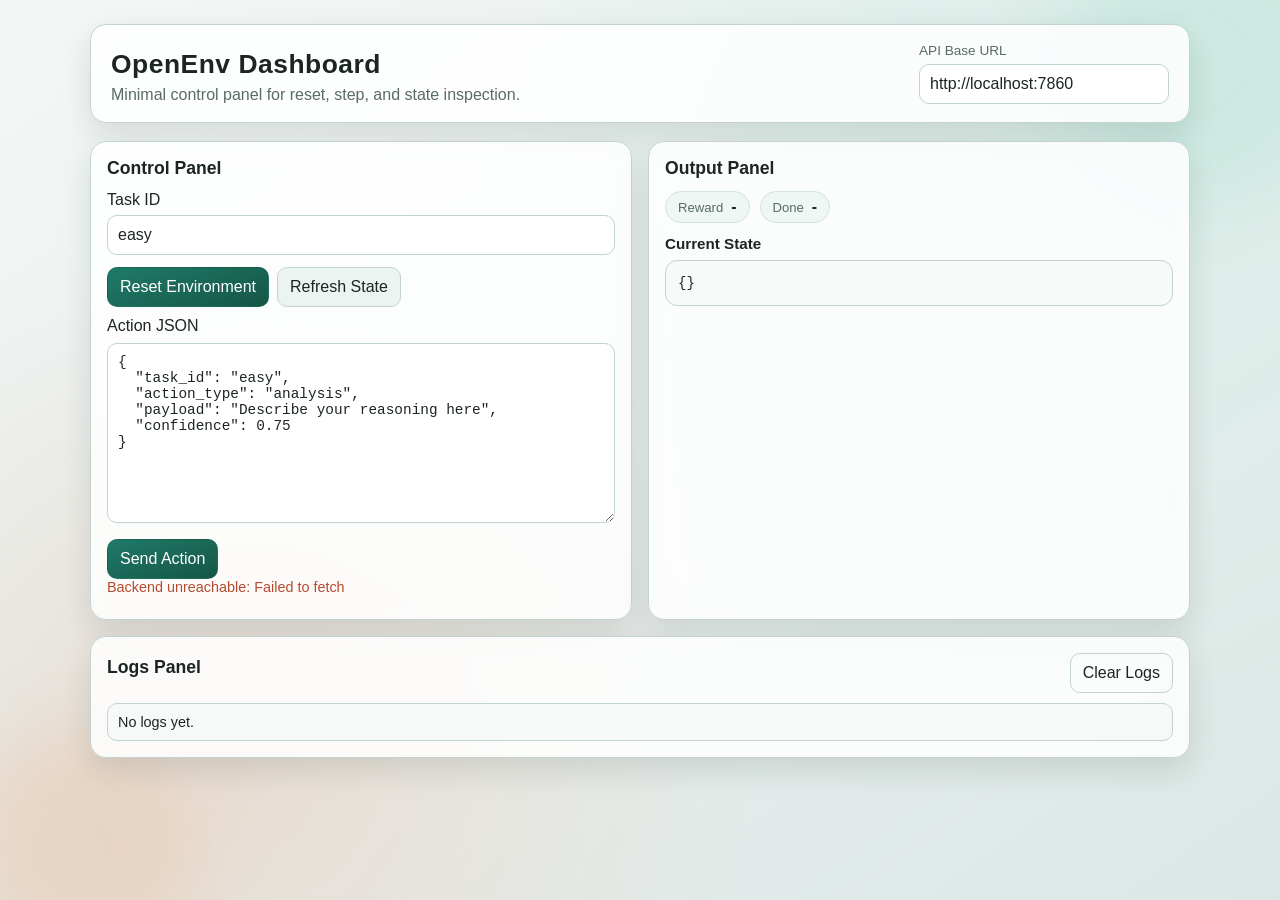
==== index.html @ be5a8fb1 "Refactor project structure and remove deprecated scripts - Deleted `evaluate.py`, `run_baseline.py`," ====
<!DOCTYPE html>
<html lang="en">
<head>
  <meta charset="UTF-8" />
  <meta name="viewport" content="width=device-width, initial-scale=1.0" />
  <title>OpenEnv Dashboard</title>
  <link rel="stylesheet" href="style.css" />
</head>
<body>
  <div class="bg-glow bg-glow-1" aria-hidden="true"></div>
  <div class="bg-glow bg-glow-2" aria-hidden="true"></div>

  <main class="container">
    <header class="app-header card">
      <div>
        <h1>OpenEnv Dashboard</h1>
        <p class="subtitle">Minimal control panel for reset, step, and state inspection.</p>
      </div>
      <label class="api-config" for="apiBaseUrl">
        <span>API Base URL</span>
        <input id="apiBaseUrl" type="url" placeholder="http://localhost:7860" />
      </label>
    </header>

    <section class="grid">
      <article class="card panel">
        <h2>Control Panel</h2>

        <div class="row">
          <label for="taskId">Task ID</label>
          <input id="taskId" type="text" value="easy" placeholder="easy | medium | hard" />
        </div>

        <div class="actions-row">
          <button id="resetBtn" class="btn btn-primary">Reset Environment</button>
          <button id="stateBtn" class="btn btn-secondary">Refresh State</button>
        </div>

        <label for="actionInput">Action JSON</label>
        <textarea id="actionInput" spellcheck="false"></textarea>

        <button id="stepBtn" class="btn btn-primary">Send Action</button>

        <div id="status" class="status" role="status" aria-live="polite"></div>
      </article>

      <article class="card panel">
        <h2>Output Panel</h2>

        <div class="chips">
          <div class="chip">
            <span class="chip-label">Reward</span>
            <strong id="rewardValue">-</strong>
          </div>
          <div class="chip">
            <span class="chip-label">Done</span>
            <strong id="doneValue">-</strong>
          </div>
        </div>

        <h3>Current State</h3>
        <pre id="stateOutput" class="json-view">{}</pre>
      </article>

      <article class="card panel logs-panel">
        <div class="logs-head">
          <h2>Logs Panel</h2>
          <button id="clearLogsBtn" class="btn btn-ghost">Clear Logs</button>
        </div>

        <ul id="logsList" class="logs-list"></ul>
      </article>
    </section>
  </main>

  <script src="script.js"></script>
</body>
</html>
---- style.css ----
:root {
  --bg-1: #f3f7f6;
  --bg-2: #dce7e5;
  --surface: #ffffffd9;
  --surface-strong: #ffffff;
  --text: #1c2524;
  --muted: #586b68;
  --accent: #1f7a68;
  --accent-2: #165646;
  --warn: #b44b2e;
  --ok: #1f7a68;
  --border: #c3d3cf;
  --shadow: 0 12px 30px rgba(21, 39, 35, 0.12);
  --radius: 16px;
}

* {
  box-sizing: border-box;
}

body {
  margin: 0;
  min-height: 100vh;
  font-family: "Trebuchet MS", "Segoe UI", sans-serif;
  color: var(--text);
  background:
    radial-gradient(circle at 85% 15%, #dbeee9 0%, transparent 45%),
    radial-gradient(circle at 18% 85%, #e8ddd3 0%, transparent 40%),
    linear-gradient(145deg, var(--bg-1), var(--bg-2));
  padding: 24px;
}

.bg-glow {
  position: fixed;
  border-radius: 50%;
  filter: blur(36px);
  opacity: 0.45;
  pointer-events: none;
  z-index: -1;
}

.bg-glow-1 {
  width: 280px;
  height: 280px;
  background: #b8e2d7;
  top: -80px;
  right: -60px;
}

.bg-glow-2 {
  width: 240px;
  height: 240px;
  background: #e7c6a9;
  bottom: -70px;
  left: -40px;
}

.container {
  max-width: 1100px;
  margin: 0 auto;
  display: flex;
  flex-direction: column;
  gap: 18px;
}

.card {
  background: var(--surface);
  border: 1px solid var(--border);
  border-radius: var(--radius);
  box-shadow: var(--shadow);
  -webkit-backdrop-filter: blur(6px);
  backdrop-filter: blur(6px);
}

.app-header {
  padding: 18px 20px;
  display: flex;
  align-items: end;
  justify-content: space-between;
  gap: 16px;
  animation: slide-in 340ms ease-out both;
}

h1 {
  margin: 0;
  font-size: 1.65rem;
  letter-spacing: 0.02em;
}

.subtitle {
  margin: 6px 0 0;
  color: var(--muted);
}

.api-config {
  display: grid;
  gap: 6px;
  min-width: 250px;
}

.api-config span {
  font-size: 0.85rem;
  color: var(--muted);
}

.grid {
  display: grid;
  gap: 16px;
  grid-template-columns: 1fr 1fr;
  animation: fade-up 360ms ease-out both;
}

.panel {
  padding: 16px;
}

.panel h2 {
  margin-top: 0;
  margin-bottom: 12px;
  font-size: 1.1rem;
}

.row {
  display: grid;
  gap: 6px;
  margin-bottom: 12px;
}

input,
textarea,
button {
  font: inherit;
}

input,
textarea {
  width: 100%;
  border: 1px solid var(--border);
  border-radius: 10px;
  padding: 10px;
  color: var(--text);
  background: var(--surface-strong);
}

input:focus,
textarea:focus,
button:focus {
  outline: 2px solid #8acdbc;
  outline-offset: 2px;
}

textarea {
  min-height: 180px;
  resize: vertical;
  margin: 8px 0 12px;
  font-family: "Cascadia Code", "Consolas", "Courier New", monospace;
  font-size: 0.9rem;
}

.actions-row {
  display: flex;
  gap: 8px;
  margin-bottom: 10px;
}

.btn {
  border: 1px solid transparent;
  border-radius: 10px;
  padding: 10px 12px;
  cursor: pointer;
  transition: transform 120ms ease, filter 120ms ease, opacity 160ms ease;
}

.btn:hover:not(:disabled) {
  transform: translateY(-1px);
  filter: brightness(1.04);
}

.btn:disabled {
  cursor: wait;
  opacity: 0.55;
}

.btn-primary {
  background: linear-gradient(160deg, var(--accent), var(--accent-2));
  color: #fff;
}

.btn-secondary {
  background: #ecf4f2;
  border-color: var(--border);
  color: var(--text);
}

.btn-ghost {
  background: transparent;
  border-color: var(--border);
  color: var(--text);
}

.status {
  min-height: 24px;
  font-size: 0.9rem;
  color: var(--muted);
}

.status.ok {
  color: var(--ok);
}

.status.error {
  color: var(--warn);
}

.chips {
  display: flex;
  gap: 10px;
  margin-bottom: 12px;
}

.chip {
  background: #eff7f5;
  border: 1px solid #d2e2df;
  border-radius: 999px;
  padding: 6px 12px;
  display: inline-flex;
  gap: 8px;
  align-items: center;
}

.chip-label {
  font-size: 0.82rem;
  color: var(--muted);
}

h3 {
  margin: 10px 0 8px;
  font-size: 0.95rem;
}

.json-view {
  margin: 0;
  border: 1px solid var(--border);
  border-radius: 12px;
  background: #f6fbfa;
  padding: 12px;
  max-height: 370px;
  overflow: auto;
  font-family: "Cascadia Code", "Consolas", "Courier New", monospace;
  font-size: 0.88rem;
  line-height: 1.45;
}

.logs-panel {
  grid-column: 1 / -1;
}

.logs-head {
  display: flex;
  justify-content: space-between;
  align-items: center;
  margin-bottom: 10px;
}

.logs-list {
  margin: 0;
  padding: 0;
  list-style: none;
  display: grid;
  gap: 8px;
  max-height: 280px;
  overflow: auto;
}

.logs-list li {
  border: 1px solid var(--border);
  border-radius: 10px;
  background: #f7f9f8;
  padding: 10px;
  display: grid;
  gap: 4px;
  font-size: 0.9rem;
}

.log-meta {
  color: var(--muted);
  font-size: 0.8rem;
}

.log-action {
  font-family: "Cascadia Code", "Consolas", "Courier New", monospace;
  white-space: pre-wrap;
  word-break: break-word;
}

@media (max-width: 880px) {
  body {
    padding: 14px;
  }

  .app-header {
    flex-direction: column;
    align-items: stretch;
  }

  .grid {
    grid-template-columns: 1fr;
  }

  .logs-panel {
    grid-column: auto;
  }

  .actions-row {
    flex-direction: column;
  }
}

@keyframes slide-in {
  from {
    opacity: 0;
    transform: translateY(-8px);
  }

  to {
    opacity: 1;
    transform: translateY(0);
  }
}

@keyframes fade-up {
  from {
    opacity: 0;
    transform: translateY(10px);
  }

  to {
    opacity: 1;
    transform: translateY(0);
  }
}
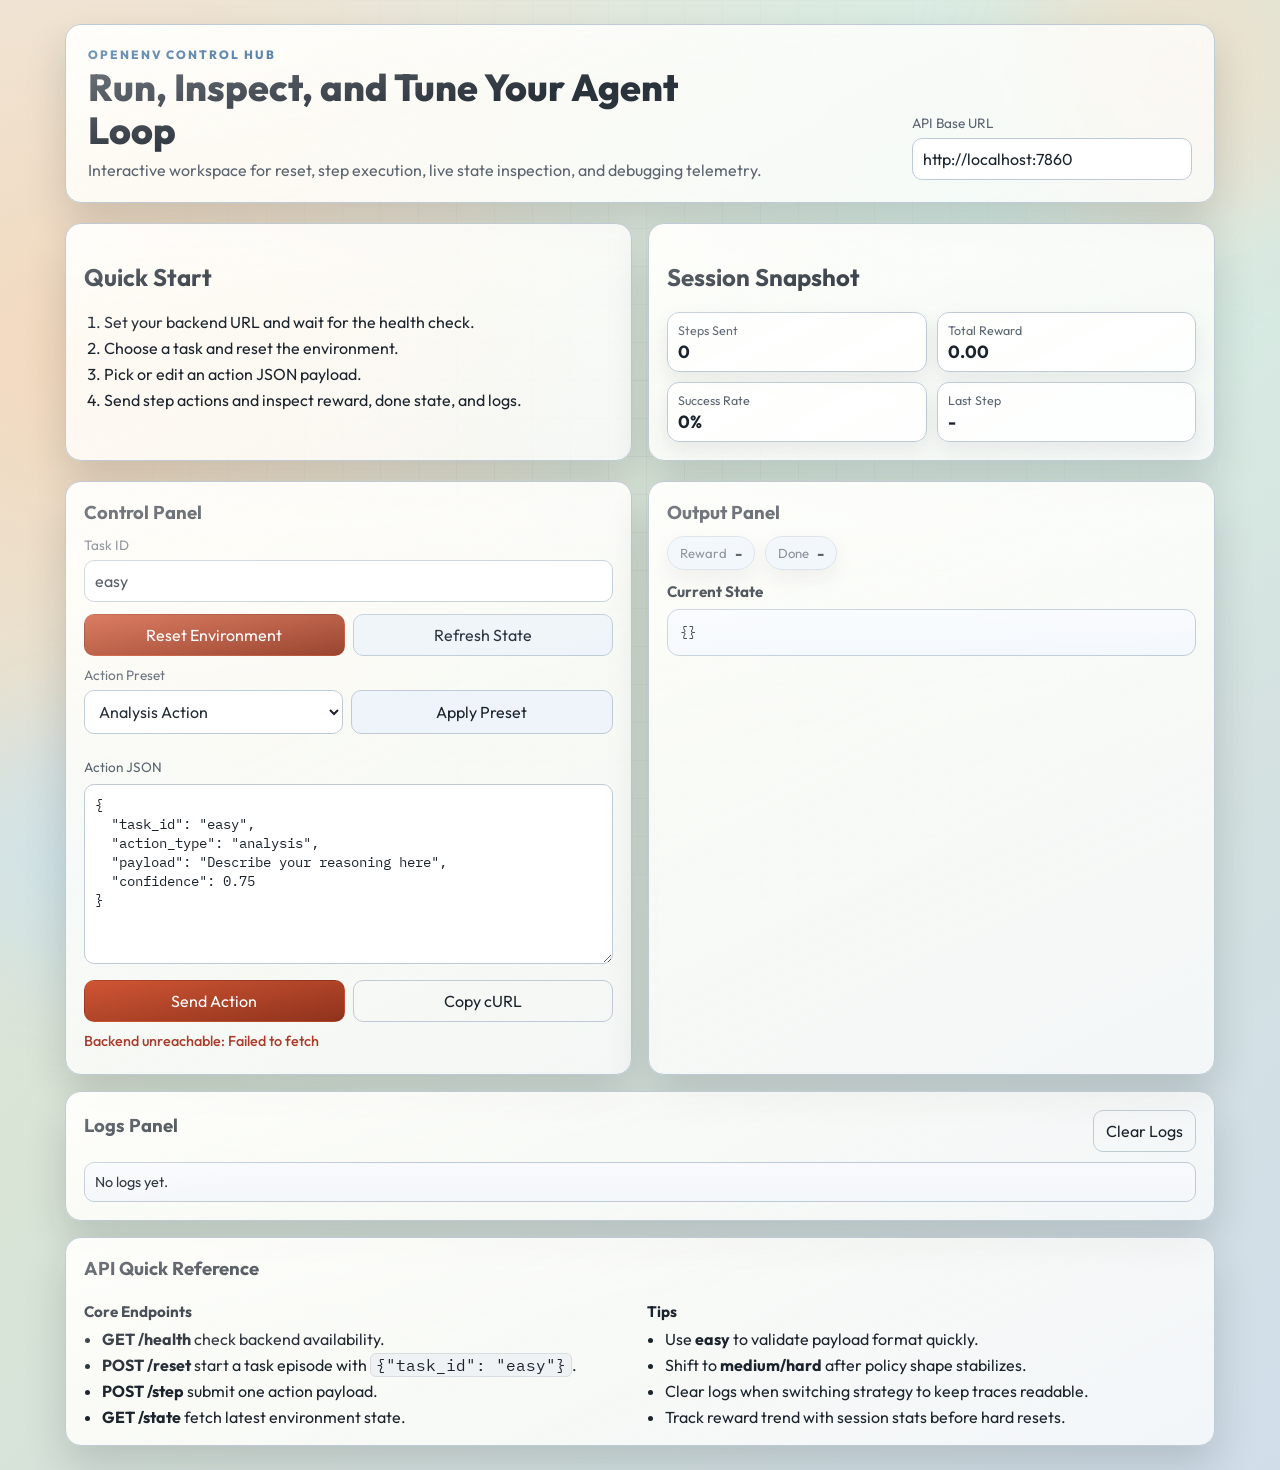
==== commit 31f5d723: "feat: Enhance OpenEnv API with new endpoints, CORS support, and improved UI components" ====
--- a/index.html
+++ b/index.html
@@ -4,23 +4,62 @@
   <meta charset="UTF-8" />
   <meta name="viewport" content="width=device-width, initial-scale=1.0" />
   <title>OpenEnv Dashboard</title>
+  <link rel="preconnect" href="https://fonts.googleapis.com" />
+  <link rel="preconnect" href="https://fonts.gstatic.com" crossorigin />
+  <link href="https://fonts.googleapis.com/css2?family=Outfit:wght@400;500;600;700;800&family=IBM+Plex+Mono:wght@400;500&display=swap" rel="stylesheet" />
   <link rel="stylesheet" href="style.css" />
 </head>
 <body>
+  <div class="bg-grid" aria-hidden="true"></div>
   <div class="bg-glow bg-glow-1" aria-hidden="true"></div>
   <div class="bg-glow bg-glow-2" aria-hidden="true"></div>
 
   <main class="container">
     <header class="app-header card">
-      <div>
-        <h1>OpenEnv Dashboard</h1>
-        <p class="subtitle">Minimal control panel for reset, step, and state inspection.</p>
+      <div class="title-wrap">
+        <p class="eyebrow">OPENENV CONTROL HUB</p>
+        <h1>Run, Inspect, and Tune Your Agent Loop</h1>
+        <p class="subtitle">Interactive workspace for reset, step execution, live state inspection, and debugging telemetry.</p>
       </div>
       <label class="api-config" for="apiBaseUrl">
         <span>API Base URL</span>
         <input id="apiBaseUrl" type="url" placeholder="http://localhost:7860" />
       </label>
     </header>
+
+    <section class="intro-grid">
+      <article class="card intro-panel">
+        <h2>Quick Start</h2>
+        <ol class="guide-list">
+          <li>Set your backend URL and wait for the health check.</li>
+          <li>Choose a task and reset the environment.</li>
+          <li>Pick or edit an action JSON payload.</li>
+          <li>Send step actions and inspect reward, done state, and logs.</li>
+        </ol>
+      </article>
+
+      <article class="card intro-panel">
+        <h2>Session Snapshot</h2>
+        <div class="stats-grid">
+          <div class="stat-item">
+            <span class="stat-label">Steps Sent</span>
+            <strong id="statSteps">0</strong>
+          </div>
+          <div class="stat-item">
+            <span class="stat-label">Total Reward</span>
+            <strong id="statReward">0</strong>
+          </div>
+          <div class="stat-item">
+            <span class="stat-label">Success Rate</span>
+            <strong id="statSuccess">0%</strong>
+          </div>
+          <div class="stat-item">
+            <span class="stat-label">Last Step</span>
+            <strong id="statLastStep">-</strong>
+          </div>
+        </div>
+      </article>
+    </section>
 
     <section class="grid">
       <article class="card panel">
@@ -36,10 +75,26 @@
           <button id="stateBtn" class="btn btn-secondary">Refresh State</button>
         </div>
 
+        <div class="row">
+          <label for="presetSelect">Action Preset</label>
+          <div class="actions-row">
+            <select id="presetSelect">
+              <option value="analysis">Analysis Action</option>
+              <option value="explore">Exploration Action</option>
+              <option value="verify">Verification Action</option>
+              <option value="hard_mode">Hard Task Strategy</option>
+            </select>
+            <button id="applyPresetBtn" class="btn btn-secondary" type="button">Apply Preset</button>
+          </div>
+        </div>
+
         <label for="actionInput">Action JSON</label>
         <textarea id="actionInput" spellcheck="false"></textarea>
 
-        <button id="stepBtn" class="btn btn-primary">Send Action</button>
+        <div class="actions-row">
+          <button id="stepBtn" class="btn btn-primary">Send Action</button>
+          <button id="copyCurlBtn" class="btn btn-ghost" type="button">Copy cURL</button>
+        </div>
 
         <div id="status" class="status" role="status" aria-live="polite"></div>
       </article>
@@ -70,6 +125,30 @@
 
         <ul id="logsList" class="logs-list"></ul>
       </article>
+
+      <article class="card panel docs-panel">
+        <h2>API Quick Reference</h2>
+        <div class="docs-grid">
+          <div>
+            <h3>Core Endpoints</h3>
+            <ul class="doc-list">
+              <li><strong>GET /health</strong> check backend availability.</li>
+              <li><strong>POST /reset</strong> start a task episode with <code>{"task_id": "easy"}</code>.</li>
+              <li><strong>POST /step</strong> submit one action payload.</li>
+              <li><strong>GET /state</strong> fetch latest environment state.</li>
+            </ul>
+          </div>
+          <div>
+            <h3>Tips</h3>
+            <ul class="doc-list">
+              <li>Use <strong>easy</strong> to validate payload format quickly.</li>
+              <li>Shift to <strong>medium/hard</strong> after policy shape stabilizes.</li>
+              <li>Clear logs when switching strategy to keep traces readable.</li>
+              <li>Track reward trend with session stats before hard resets.</li>
+            </ul>
+          </div>
+        </div>
+      </article>
     </section>
   </main>
 
--- a/style.css
+++ b/style.css
@@ -1,16 +1,20 @@
 :root {
-  --bg-1: #f3f7f6;
-  --bg-2: #dce7e5;
-  --surface: #ffffffd9;
+  --bg-1: #f0e8dc;
+  --bg-2: #d8e4d6;
+  --bg-3: #d1deea;
+  --surface: #fffef9ea;
   --surface-strong: #ffffff;
-  --text: #1c2524;
-  --muted: #586b68;
-  --accent: #1f7a68;
-  --accent-2: #165646;
-  --warn: #b44b2e;
-  --ok: #1f7a68;
-  --border: #c3d3cf;
-  --shadow: 0 12px 30px rgba(21, 39, 35, 0.12);
+  --text: #1b232d;
+  --muted: #5b6570;
+  --accent: #cf5534;
+  --accent-2: #8f331c;
+  --info: #245c91;
+  --ink-soft: #2a323b;
+  --warn: #ab3c2c;
+  --ok: #267a51;
+  --border: #becbd5;
+  --shadow: 0 20px 42px rgba(21, 26, 32, 0.16);
+  --shadow-soft: 0 8px 20px rgba(24, 31, 38, 0.08);
   --radius: 16px;
 }
 
@@ -21,103 +25,190 @@
 body {
   margin: 0;
   min-height: 100vh;
-  font-family: "Trebuchet MS", "Segoe UI", sans-serif;
+  font-family: "Outfit", "Segoe UI", sans-serif;
   color: var(--text);
   background:
-    radial-gradient(circle at 85% 15%, #dbeee9 0%, transparent 45%),
-    radial-gradient(circle at 18% 85%, #e8ddd3 0%, transparent 40%),
-    linear-gradient(145deg, var(--bg-1), var(--bg-2));
+    radial-gradient(circle at 82% 12%, #d7efe8 0%, transparent 36%),
+    radial-gradient(circle at 6% 24%, #f3d9be 0%, transparent 31%),
+    linear-gradient(135deg, var(--bg-1), var(--bg-2) 45%, var(--bg-3));
   padding: 24px;
+  position: relative;
+}
+
+.bg-grid {
+  position: fixed;
+  inset: 0;
+  pointer-events: none;
+  z-index: -2;
+  opacity: 0.16;
+  background-image:
+    linear-gradient(to right, rgba(29, 44, 58, 0.24) 1px, transparent 1px),
+    linear-gradient(to bottom, rgba(29, 44, 58, 0.24) 1px, transparent 1px);
+  background-size: 38px 38px;
+  -webkit-mask-image: radial-gradient(circle at center, #000 0%, rgba(0, 0, 0, 0.12) 76%, transparent 100%);
+  mask-image: radial-gradient(circle at center, #000 0%, rgba(0, 0, 0, 0.12) 76%, transparent 100%);
 }
 
 .bg-glow {
   position: fixed;
   border-radius: 50%;
-  filter: blur(36px);
+  filter: blur(52px);
   opacity: 0.45;
   pointer-events: none;
   z-index: -1;
 }
 
 .bg-glow-1 {
-  width: 280px;
-  height: 280px;
-  background: #b8e2d7;
-  top: -80px;
+  width: 320px;
+  height: 320px;
+  background: #ffd8bb;
+  top: -90px;
   right: -60px;
 }
 
 .bg-glow-2 {
-  width: 240px;
-  height: 240px;
-  background: #e7c6a9;
-  bottom: -70px;
-  left: -40px;
+  width: 260px;
+  height: 260px;
+  background: #c0e0f8;
+  bottom: -80px;
+  left: -50px;
 }
 
 .container {
-  max-width: 1100px;
+  max-width: 1150px;
   margin: 0 auto;
   display: flex;
   flex-direction: column;
-  gap: 18px;
+  gap: 20px;
 }
 
 .card {
-  background: var(--surface);
+  background: linear-gradient(155deg, var(--surface), #ffffffb8);
   border: 1px solid var(--border);
   border-radius: var(--radius);
   box-shadow: var(--shadow);
-  -webkit-backdrop-filter: blur(6px);
-  backdrop-filter: blur(6px);
+  -webkit-backdrop-filter: blur(8px);
+  backdrop-filter: blur(8px);
+  position: relative;
+  overflow: hidden;
+}
+
+.card::before {
+  content: "";
+  position: absolute;
+  inset: 0;
+  pointer-events: none;
+  background: linear-gradient(170deg, rgba(255, 255, 255, 0.45), transparent 40%);
 }
 
 .app-header {
-  padding: 18px 20px;
+  padding: 22px;
   display: flex;
   align-items: end;
   justify-content: space-between;
   gap: 16px;
-  animation: slide-in 340ms ease-out both;
+  animation: slide-in 360ms ease-out both;
+}
+
+.title-wrap {
+  max-width: 680px;
+}
+
+.eyebrow {
+  margin: 0;
+  color: var(--info);
+  letter-spacing: 0.16em;
+  font-weight: 800;
+  font-size: 0.75rem;
 }
 
 h1 {
-  margin: 0;
-  font-size: 1.65rem;
-  letter-spacing: 0.02em;
+  margin: 4px 0 0;
+  font-size: clamp(1.6rem, 3vw, 2.35rem);
+  font-weight: 800;
+  line-height: 1.14;
+  color: var(--ink-soft);
 }
 
 .subtitle {
-  margin: 6px 0 0;
+  margin: 8px 0 0;
   color: var(--muted);
 }
 
 .api-config {
   display: grid;
   gap: 6px;
-  min-width: 250px;
-}
-
-.api-config span {
+  min-width: 280px;
+}
+
+.api-config span,
+.row label,
+.panel label {
   font-size: 0.85rem;
   color: var(--muted);
 }
 
-.grid {
+.intro-grid {
   display: grid;
   gap: 16px;
   grid-template-columns: 1fr 1fr;
-  animation: fade-up 360ms ease-out both;
+  animation: fade-up 370ms ease-out both;
+}
+
+.intro-panel {
+  padding: 18px;
+}
+
+.guide-list {
+  margin: 8px 0 0;
+  padding-left: 20px;
+  display: grid;
+  gap: 6px;
+}
+
+.stats-grid {
+  margin-top: 8px;
+  display: grid;
+  gap: 10px;
+  grid-template-columns: repeat(2, minmax(0, 1fr));
+}
+
+.stat-item {
+  border: 1px solid var(--border);
+  border-radius: 12px;
+  padding: 10px;
+  background: #ffffffcd;
+  box-shadow: var(--shadow-soft);
+  display: grid;
+  gap: 4px;
+}
+
+.stat-label {
+  color: var(--muted);
+  font-size: 0.78rem;
+}
+
+.stat-item strong {
+  font-size: 1.1rem;
+  line-height: 1.1;
+}
+
+.grid {
+  display: grid;
+  gap: 16px;
+  grid-template-columns: 1fr 1fr;
+  animation: fade-up 420ms ease-out both;
 }
 
 .panel {
-  padding: 16px;
+  padding: 18px;
 }
 
 .panel h2 {
   margin-top: 0;
   margin-bottom: 12px;
-  font-size: 1.1rem;
+  font-size: 1.16rem;
+  font-weight: 700;
 }
 
 .row {
@@ -128,24 +219,28 @@
 
 input,
 textarea,
-button {
+button,
+select {
   font: inherit;
 }
 
 input,
-textarea {
+textarea,
+select {
   width: 100%;
   border: 1px solid var(--border);
   border-radius: 10px;
   padding: 10px;
   color: var(--text);
   background: var(--surface-strong);
+  box-shadow: inset 0 1px 0 rgba(255, 255, 255, 0.8);
 }
 
 input:focus,
 textarea:focus,
-button:focus {
-  outline: 2px solid #8acdbc;
+button:focus,
+select:focus {
+  outline: 2px solid #f09f87;
   outline-offset: 2px;
 }
 
@@ -153,7 +248,7 @@
   min-height: 180px;
   resize: vertical;
   margin: 8px 0 12px;
-  font-family: "Cascadia Code", "Consolas", "Courier New", monospace;
+  font-family: "IBM Plex Mono", "Cascadia Code", "Consolas", monospace;
   font-size: 0.9rem;
 }
 
@@ -161,6 +256,10 @@
   display: flex;
   gap: 8px;
   margin-bottom: 10px;
+}
+
+.actions-row > * {
+  flex: 1;
 }
 
 .btn {
@@ -168,12 +267,13 @@
   border-radius: 10px;
   padding: 10px 12px;
   cursor: pointer;
-  transition: transform 120ms ease, filter 120ms ease, opacity 160ms ease;
+  transition: transform 120ms ease, filter 120ms ease, opacity 160ms ease, box-shadow 160ms ease;
 }
 
 .btn:hover:not(:disabled) {
   transform: translateY(-1px);
   filter: brightness(1.04);
+  box-shadow: var(--shadow-soft);
 }
 
 .btn:disabled {
@@ -182,12 +282,12 @@
 }
 
 .btn-primary {
-  background: linear-gradient(160deg, var(--accent), var(--accent-2));
+  background: linear-gradient(170deg, var(--accent), var(--accent-2));
   color: #fff;
 }
 
 .btn-secondary {
-  background: #ecf4f2;
+  background: #eef4f9;
   border-color: var(--border);
   color: var(--text);
 }
@@ -202,6 +302,7 @@
   min-height: 24px;
   font-size: 0.9rem;
   color: var(--muted);
+  font-weight: 500;
 }
 
 .status.ok {
@@ -219,13 +320,14 @@
 }
 
 .chip {
-  background: #eff7f5;
-  border: 1px solid #d2e2df;
+  background: #edf4fb;
+  border: 1px solid #cfdae3;
   border-radius: 999px;
   padding: 6px 12px;
   display: inline-flex;
   gap: 8px;
   align-items: center;
+  box-shadow: var(--shadow-soft);
 }
 
 .chip-label {
@@ -242,16 +344,17 @@
   margin: 0;
   border: 1px solid var(--border);
   border-radius: 12px;
-  background: #f6fbfa;
+  background: linear-gradient(180deg, #f8fbfe, #f3f8fd);
   padding: 12px;
   max-height: 370px;
   overflow: auto;
-  font-family: "Cascadia Code", "Consolas", "Courier New", monospace;
+  font-family: "IBM Plex Mono", "Cascadia Code", "Consolas", monospace;
   font-size: 0.88rem;
   line-height: 1.45;
 }
 
-.logs-panel {
+.logs-panel,
+.docs-panel {
   grid-column: 1 / -1;
 }
 
@@ -275,7 +378,7 @@
 .logs-list li {
   border: 1px solid var(--border);
   border-radius: 10px;
-  background: #f7f9f8;
+  background: linear-gradient(180deg, #f8fafd, #f4f7fa);
   padding: 10px;
   display: grid;
   gap: 4px;
@@ -288,12 +391,33 @@
 }
 
 .log-action {
-  font-family: "Cascadia Code", "Consolas", "Courier New", monospace;
+  font-family: "IBM Plex Mono", "Cascadia Code", "Consolas", monospace;
   white-space: pre-wrap;
   word-break: break-word;
 }
 
-@media (max-width: 880px) {
+.docs-grid {
+  display: grid;
+  grid-template-columns: 1fr 1fr;
+  gap: 14px;
+}
+
+.doc-list {
+  margin: 0;
+  padding-left: 18px;
+  display: grid;
+  gap: 6px;
+}
+
+.doc-list code {
+  background: #eef2f5;
+  border: 1px solid #d8dde2;
+  border-radius: 6px;
+  padding: 1px 5px;
+  font-family: "IBM Plex Mono", "Cascadia Code", "Consolas", monospace;
+}
+
+@media (max-width: 980px) {
   body {
     padding: 14px;
   }
@@ -303,23 +427,34 @@
     align-items: stretch;
   }
 
-  .grid {
+  .intro-grid,
+  .grid,
+  .docs-grid {
     grid-template-columns: 1fr;
   }
 
-  .logs-panel {
+  .logs-panel,
+  .docs-panel {
     grid-column: auto;
   }
 
   .actions-row {
     flex-direction: column;
+  }
+
+  .actions-row > * {
+    flex: auto;
+  }
+
+  .bg-grid {
+    background-size: 30px 30px;
   }
 }
 
 @keyframes slide-in {
   from {
     opacity: 0;
-    transform: translateY(-8px);
+    transform: translateY(-10px);
   }
 
   to {
@@ -331,7 +466,7 @@
 @keyframes fade-up {
   from {
     opacity: 0;
-    transform: translateY(10px);
+    transform: translateY(12px);
   }
 
   to {
